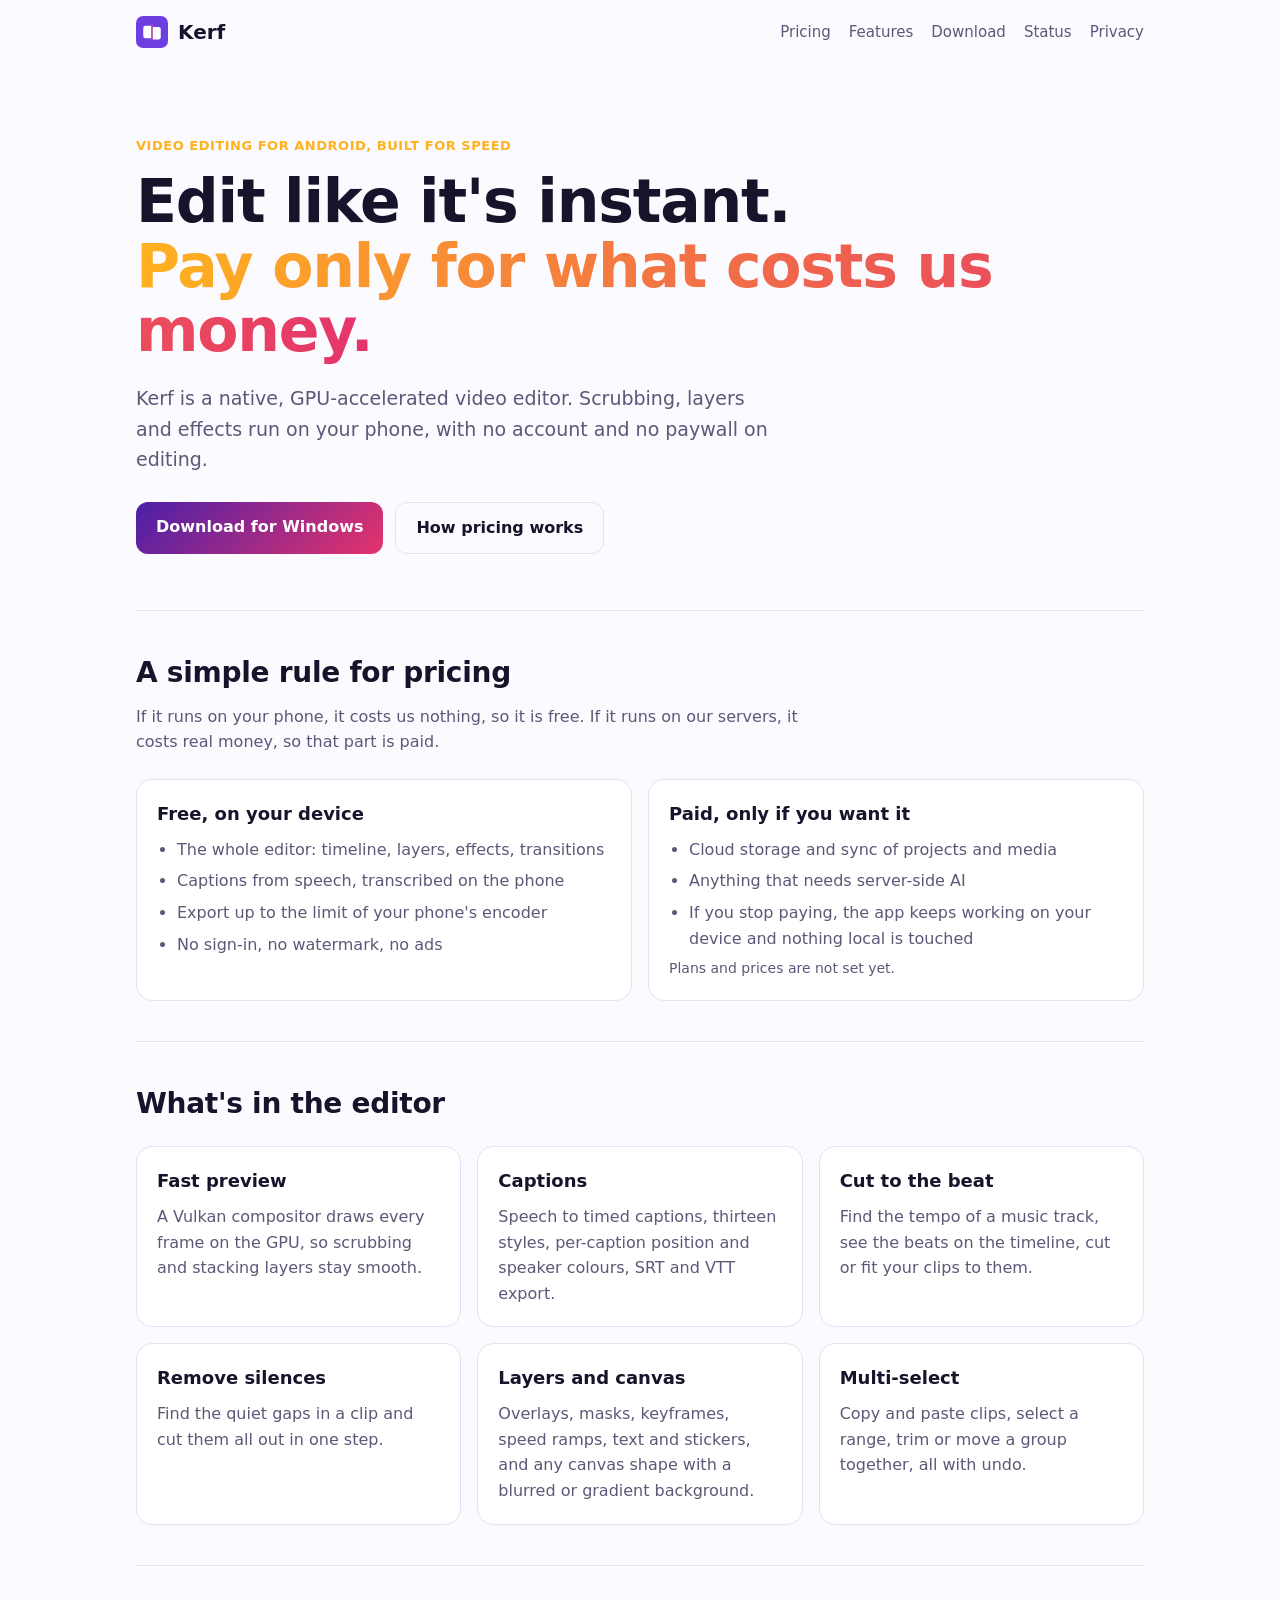
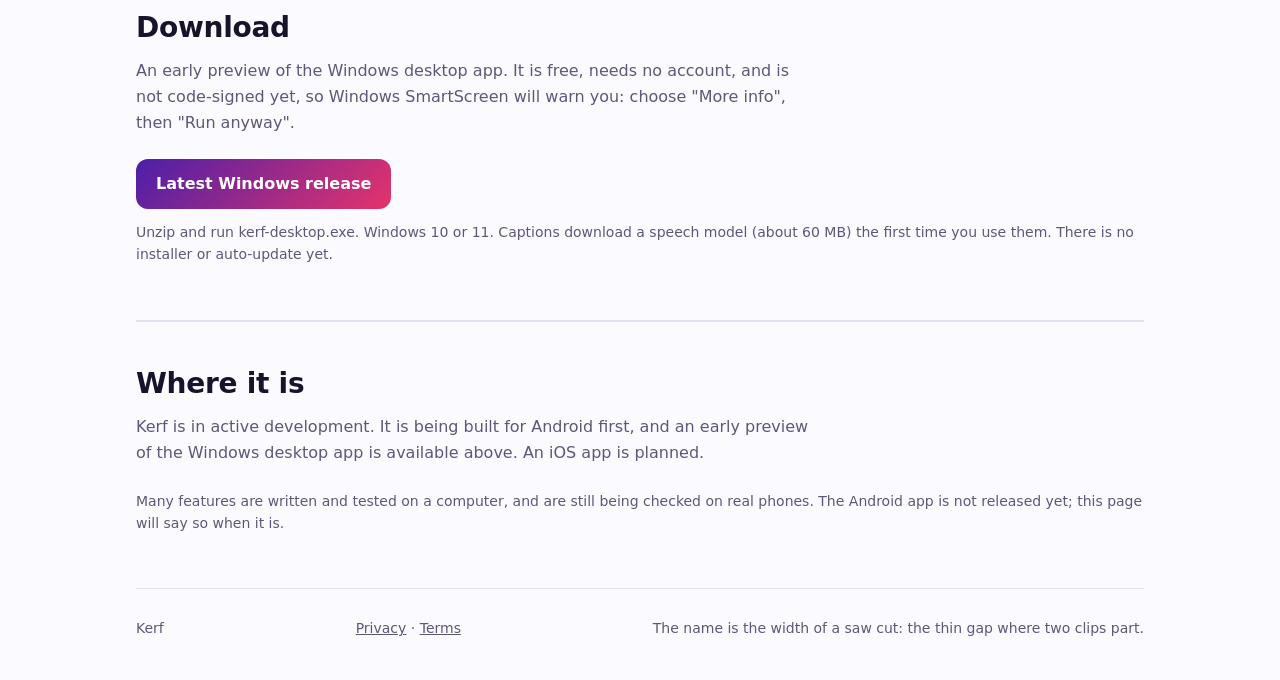
==== site/index.html @ 68473554 "Kerf site and Pages workflow Co-Authored-By: Claude Sonnet 5.5 <noreply@anthropic.com>" ====
<!doctype html>
<html lang="en">
<head>
<meta charset="utf-8">
<meta name="viewport" content="width=device-width, initial-scale=1">
<title>Kerf – a fast, free video editor for your phone</title>
<meta name="description" content="Kerf is a GPU-accelerated mobile video editor. Editing runs on your device and stays free. You only pay for the things that cost money to run: cloud storage and AI.">
<link rel="icon" href="kerf-icon.svg" type="image/svg+xml">
<link rel="stylesheet" href="style.css">
</head>
<body>
<header class="top">
  <a class="brand" href="#"><img src="kerf-icon.svg" alt="" width="32" height="32"><span>Kerf</span></a>
  <nav>
    <a href="#price">Pricing</a>
    <a href="#features">Features</a>
    <a href="#download">Download</a>
    <a href="#status">Status</a>
    <a href="privacy.html">Privacy</a>
  </nav>
</header>

<main>
  <section class="hero">
    <p class="eyebrow">Video editing for Android, built for speed</p>
    <h1>Edit like it's instant.<br><span class="grad">Pay only for what costs us money.</span></h1>
    <p class="lead">Kerf is a native, GPU-accelerated video editor. Scrubbing, layers and effects run on your phone, with no account and no paywall on editing.</p>
    <p class="cta"><a class="btn" href="#download">Download for Windows</a><a class="btn ghost" href="#price">How pricing works</a></p>
  </section>

  <section id="price" class="band">
    <h2>A simple rule for pricing</h2>
    <p class="sub">If it runs on your phone, it costs us nothing, so it is free. If it runs on our servers, it costs real money, so that part is paid.</p>
    <div class="two">
      <article class="card">
        <h3>Free, on your device</h3>
        <ul>
          <li>The whole editor: timeline, layers, effects, transitions</li>
          <li>Captions from speech, transcribed on the phone</li>
          <li>Export up to the limit of your phone's encoder</li>
          <li>No sign-in, no watermark, no ads</li>
        </ul>
      </article>
      <article class="card">
        <h3>Paid, only if you want it</h3>
        <ul>
          <li>Cloud storage and sync of projects and media</li>
          <li>Anything that needs server-side AI</li>
          <li>If you stop paying, the app keeps working on your device and nothing local is touched</li>
        </ul>
        <p class="note">Plans and prices are not set yet.</p>
      </article>
    </div>
  </section>

  <section id="features">
    <h2>What's in the editor</h2>
    <div class="grid">
      <article class="card"><h3>Fast preview</h3><p>A Vulkan compositor draws every frame on the GPU, so scrubbing and stacking layers stay smooth.</p></article>
      <article class="card"><h3>Captions</h3><p>Speech to timed captions, thirteen styles, per-caption position and speaker colours, SRT and VTT export.</p></article>
      <article class="card"><h3>Cut to the beat</h3><p>Find the tempo of a music track, see the beats on the timeline, cut or fit your clips to them.</p></article>
      <article class="card"><h3>Remove silences</h3><p>Find the quiet gaps in a clip and cut them all out in one step.</p></article>
      <article class="card"><h3>Layers and canvas</h3><p>Overlays, masks, keyframes, speed ramps, text and stickers, and any canvas shape with a blurred or gradient background.</p></article>
      <article class="card"><h3>Multi-select</h3><p>Copy and paste clips, select a range, trim or move a group together, all with undo.</p></article>
    </div>
  </section>

  <section id="download" class="band">
    <h2>Download</h2>
    <p class="sub">An early preview of the Windows desktop app. It is free, needs no account, and is not code-signed yet, so Windows SmartScreen will warn you: choose "More info", then "Run anyway".</p>
    <p class="cta"><a class="btn" href="https://github.com/ryan0007/kerf/releases/latest">Latest Windows release</a></p>
    <p class="note">Unzip and run kerf-desktop.exe. Windows 10 or 11. Captions download a speech model (about 60 MB) the first time you use them. There is no installer or auto-update yet.</p>
  </section>

  <section id="status" class="band">
    <h2>Where it is</h2>
    <p class="sub">Kerf is in active development. It is being built for Android first, and an early preview of the Windows desktop app is available above. An iOS app is planned.</p>
    <p class="note">Many features are written and tested on a computer, and are still being checked on real phones. The Android app is not released yet; this page will say so when it is.</p>
  </section>
</main>

<footer>
  <span>Kerf</span>
  <span><a href="privacy.html">Privacy</a> · <a href="terms.html">Terms</a></span>
  <span>The name is the width of a saw cut: the thin gap where two clips part.</span>
</footer>
</body>
</html>
---- site/style.css ----
:root {
  --bg: #0f1014;
  --panel: #171a21;
  --line: #272b34;
  --fg: #eef0f6;
  --muted: #9097a6;
  --a: #4b1fa8;
  --b: #e5336b;
  --c: #ffb21f;
  color-scheme: dark;
}
@media (prefers-color-scheme: light) {
  :root { --bg: #fbfaff; --panel: #ffffff; --line: #e4e1f2; --fg: #17132b; --muted: #5c5877; color-scheme: light; }
}
* { box-sizing: border-box; }
body { margin: 0; background: var(--bg); color: var(--fg); font: 16px/1.6 system-ui, -apple-system, "Segoe UI", Roboto, sans-serif; }
a { color: inherit; }
.top, main, footer { max-width: 1040px; margin: 0 auto; padding-left: 16px; padding-right: 16px; }
.top { display: flex; flex-wrap: wrap; gap: 8px 16px; align-items: center; justify-content: space-between; padding-top: 16px; padding-bottom: 16px; }
.brand { display: flex; align-items: center; gap: 10px; font-weight: 700; font-size: 20px; text-decoration: none; }
nav { display: flex; flex-wrap: wrap; gap: 6px 18px; }
nav a { color: var(--muted); text-decoration: none; font-size: 15px; }
nav a:hover { color: var(--fg); }
.hero { padding: 72px 0 56px; }
.eyebrow { color: var(--c); font-weight: 600; letter-spacing: .04em; text-transform: uppercase; font-size: 13px; margin: 0 0 12px; }
h1 { font-size: clamp(34px, 7vw, 60px); line-height: 1.08; margin: 0 0 20px; letter-spacing: -0.02em; }
.grad { background: linear-gradient(90deg, var(--c), var(--b)); -webkit-background-clip: text; background-clip: text; color: transparent; }
.lead { font-size: 19px; color: var(--muted); max-width: 640px; margin: 0 0 28px; }
.cta { display: flex; gap: 12px; flex-wrap: wrap; margin: 0; }
.btn { display: inline-block; padding: 12px 20px; border-radius: 12px; background: linear-gradient(135deg, var(--a), var(--b)); color: #fff; text-decoration: none; font-weight: 600; }
.btn.ghost { background: transparent; border: 1px solid var(--line); color: var(--fg); }
section { padding: 40px 0; }
.band { border-top: 1px solid var(--line); border-bottom: 1px solid var(--line); }
h2 { font-size: 28px; margin: 0 0 8px; letter-spacing: -0.01em; }
.sub { color: var(--muted); max-width: 680px; margin: 0 0 24px; }
.two, .grid { display: grid; gap: 16px; }
.two { grid-template-columns: repeat(auto-fit, minmax(280px, 1fr)); }
.grid { grid-template-columns: repeat(auto-fit, minmax(260px, 1fr)); margin-top: 20px; }
.card { background: var(--panel); border: 1px solid var(--line); border-radius: 16px; padding: 20px; }
.card h3 { margin: 0 0 8px; font-size: 18px; }
.card p { margin: 0; color: var(--muted); }
.card ul { margin: 0; padding-left: 20px; color: var(--muted); }
.card li { margin: 6px 0; }
.note { color: var(--muted); font-size: 14px; margin-top: 12px; }
footer { display: flex; flex-wrap: wrap; justify-content: space-between; gap: 8px; padding-top: 28px; padding-bottom: 40px; color: var(--muted); font-size: 14px; }
.doc { padding-top: 40px; padding-bottom: 40px; max-width: 720px; }
.doc h1 { font-size: clamp(30px, 6vw, 42px); }
.doc h2 { font-size: 20px; margin: 28px 0 8px; }
.doc p, .doc li { color: var(--muted); }
.doc strong { color: var(--fg); }
.doc .lead { font-size: 17px; color: var(--fg); }
.meta { color: var(--muted); font-size: 14px; margin: 0 0 20px; }
footer a { color: var(--muted); }
body { overflow-wrap: anywhere; }
footer { flex-direction: column; }
@media (min-width: 640px) { footer { flex-direction: row; } }
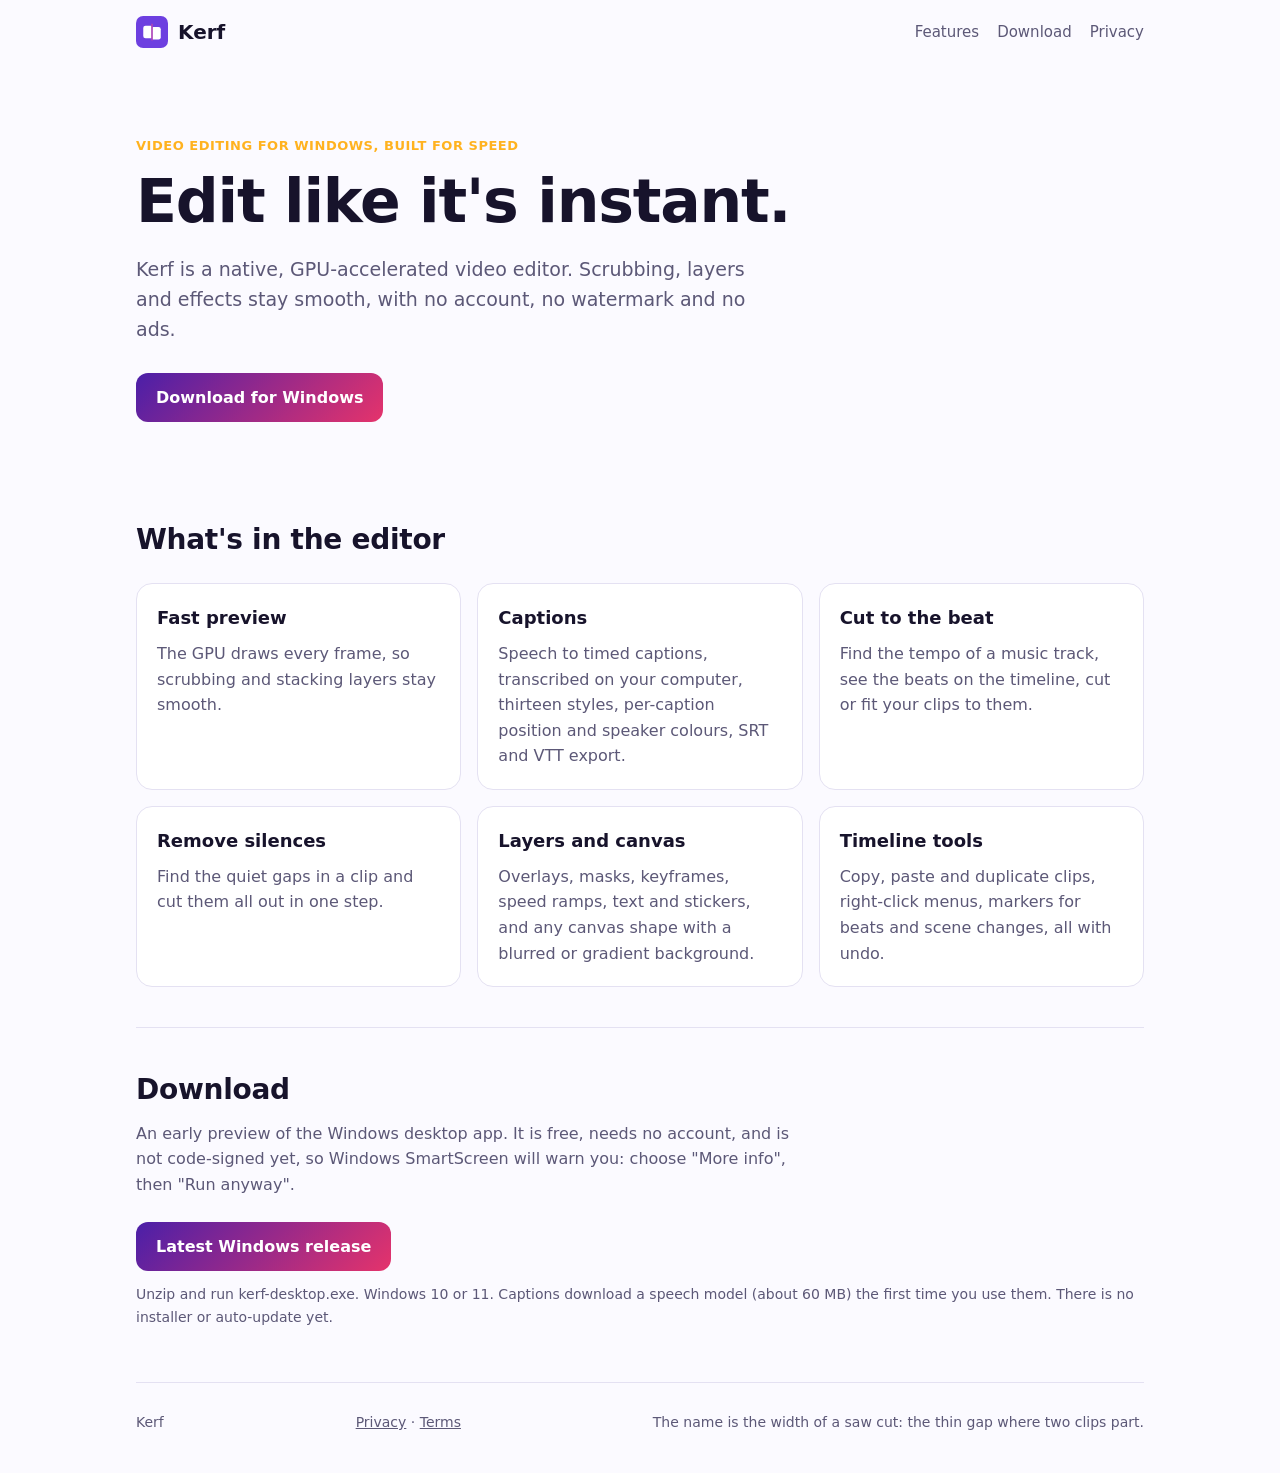
==== commit e971f720: "Site: desktop-only, remove pricing and payment references Co-Authored-By: Claude Sonnet 5.5 <noreply" ====
--- a/site/index.html
+++ b/site/index.html
@@ -3,8 +3,8 @@
 <head>
 <meta charset="utf-8">
 <meta name="viewport" content="width=device-width, initial-scale=1">
-<title>Kerf – a fast, free video editor for your phone</title>
-<meta name="description" content="Kerf is a GPU-accelerated mobile video editor. Editing runs on your device and stays free. You only pay for the things that cost money to run: cloud storage and AI.">
+<title>Kerf – a fast, free video editor for Windows</title>
+<meta name="description" content="Kerf is a fast, GPU-accelerated video editor for Windows. Free, no account, and your footage stays on your computer.">
 <link rel="icon" href="kerf-icon.svg" type="image/svg+xml">
 <link rel="stylesheet" href="style.css">
 </head>
@@ -12,56 +12,29 @@
 <header class="top">
   <a class="brand" href="#"><img src="kerf-icon.svg" alt="" width="32" height="32"><span>Kerf</span></a>
   <nav>
-    <a href="#price">Pricing</a>
     <a href="#features">Features</a>
     <a href="#download">Download</a>
-    <a href="#status">Status</a>
     <a href="privacy.html">Privacy</a>
   </nav>
 </header>
 
 <main>
   <section class="hero">
-    <p class="eyebrow">Video editing for Android, built for speed</p>
-    <h1>Edit like it's instant.<br><span class="grad">Pay only for what costs us money.</span></h1>
-    <p class="lead">Kerf is a native, GPU-accelerated video editor. Scrubbing, layers and effects run on your phone, with no account and no paywall on editing.</p>
-    <p class="cta"><a class="btn" href="#download">Download for Windows</a><a class="btn ghost" href="#price">How pricing works</a></p>
-  </section>
-
-  <section id="price" class="band">
-    <h2>A simple rule for pricing</h2>
-    <p class="sub">If it runs on your phone, it costs us nothing, so it is free. If it runs on our servers, it costs real money, so that part is paid.</p>
-    <div class="two">
-      <article class="card">
-        <h3>Free, on your device</h3>
-        <ul>
-          <li>The whole editor: timeline, layers, effects, transitions</li>
-          <li>Captions from speech, transcribed on the phone</li>
-          <li>Export up to the limit of your phone's encoder</li>
-          <li>No sign-in, no watermark, no ads</li>
-        </ul>
-      </article>
-      <article class="card">
-        <h3>Paid, only if you want it</h3>
-        <ul>
-          <li>Cloud storage and sync of projects and media</li>
-          <li>Anything that needs server-side AI</li>
-          <li>If you stop paying, the app keeps working on your device and nothing local is touched</li>
-        </ul>
-        <p class="note">Plans and prices are not set yet.</p>
-      </article>
-    </div>
+    <p class="eyebrow">Video editing for Windows, built for speed</p>
+    <h1>Edit like it's instant.</h1>
+    <p class="lead">Kerf is a native, GPU-accelerated video editor. Scrubbing, layers and effects stay smooth, with no account, no watermark and no ads.</p>
+    <p class="cta"><a class="btn" href="#download">Download for Windows</a></p>
   </section>
 
   <section id="features">
     <h2>What's in the editor</h2>
     <div class="grid">
-      <article class="card"><h3>Fast preview</h3><p>A Vulkan compositor draws every frame on the GPU, so scrubbing and stacking layers stay smooth.</p></article>
-      <article class="card"><h3>Captions</h3><p>Speech to timed captions, thirteen styles, per-caption position and speaker colours, SRT and VTT export.</p></article>
+      <article class="card"><h3>Fast preview</h3><p>The GPU draws every frame, so scrubbing and stacking layers stay smooth.</p></article>
+      <article class="card"><h3>Captions</h3><p>Speech to timed captions, transcribed on your computer, thirteen styles, per-caption position and speaker colours, SRT and VTT export.</p></article>
       <article class="card"><h3>Cut to the beat</h3><p>Find the tempo of a music track, see the beats on the timeline, cut or fit your clips to them.</p></article>
       <article class="card"><h3>Remove silences</h3><p>Find the quiet gaps in a clip and cut them all out in one step.</p></article>
       <article class="card"><h3>Layers and canvas</h3><p>Overlays, masks, keyframes, speed ramps, text and stickers, and any canvas shape with a blurred or gradient background.</p></article>
-      <article class="card"><h3>Multi-select</h3><p>Copy and paste clips, select a range, trim or move a group together, all with undo.</p></article>
+      <article class="card"><h3>Timeline tools</h3><p>Copy, paste and duplicate clips, right-click menus, markers for beats and scene changes, all with undo.</p></article>
     </div>
   </section>
 
@@ -72,11 +45,6 @@
     <p class="note">Unzip and run kerf-desktop.exe. Windows 10 or 11. Captions download a speech model (about 60 MB) the first time you use them. There is no installer or auto-update yet.</p>
   </section>
 
-  <section id="status" class="band">
-    <h2>Where it is</h2>
-    <p class="sub">Kerf is in active development. It is being built for Android first, and an early preview of the Windows desktop app is available above. An iOS app is planned.</p>
-    <p class="note">Many features are written and tested on a computer, and are still being checked on real phones. The Android app is not released yet; this page will say so when it is.</p>
-  </section>
 </main>
 
 <footer>
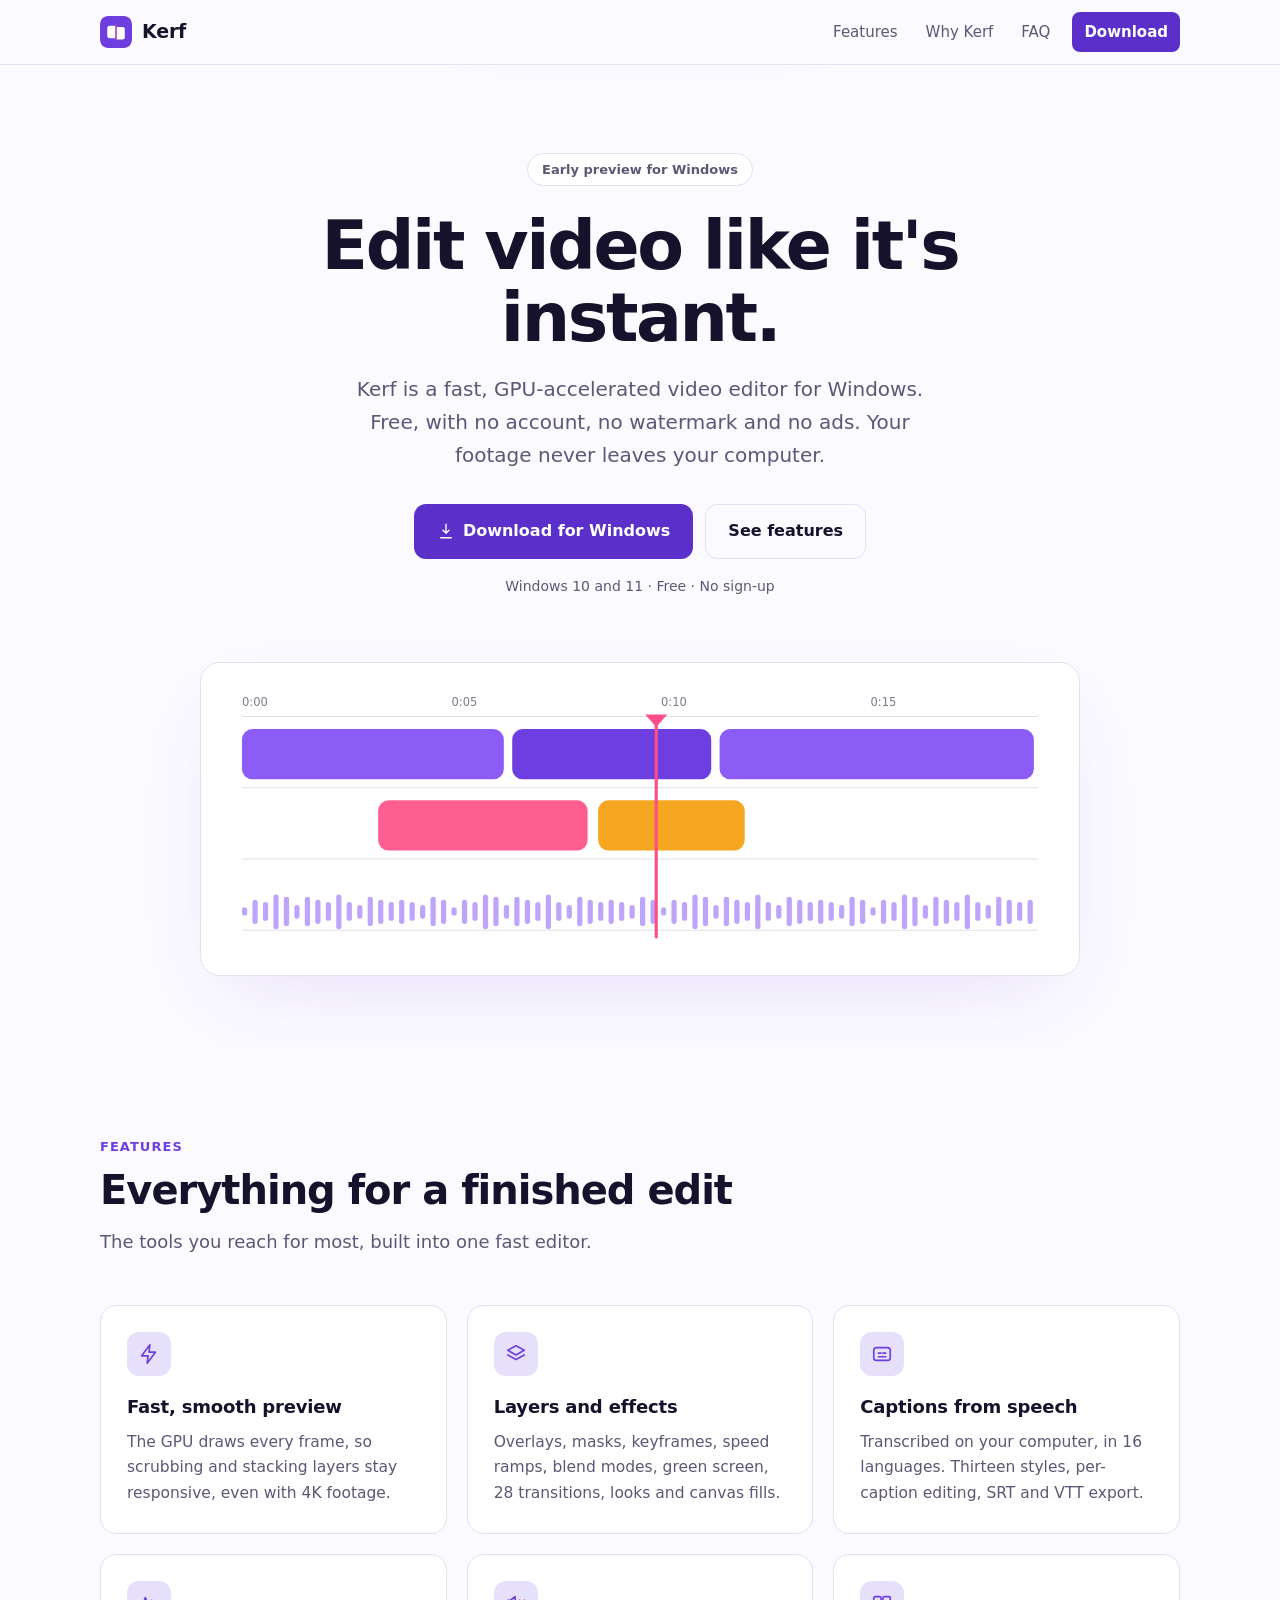
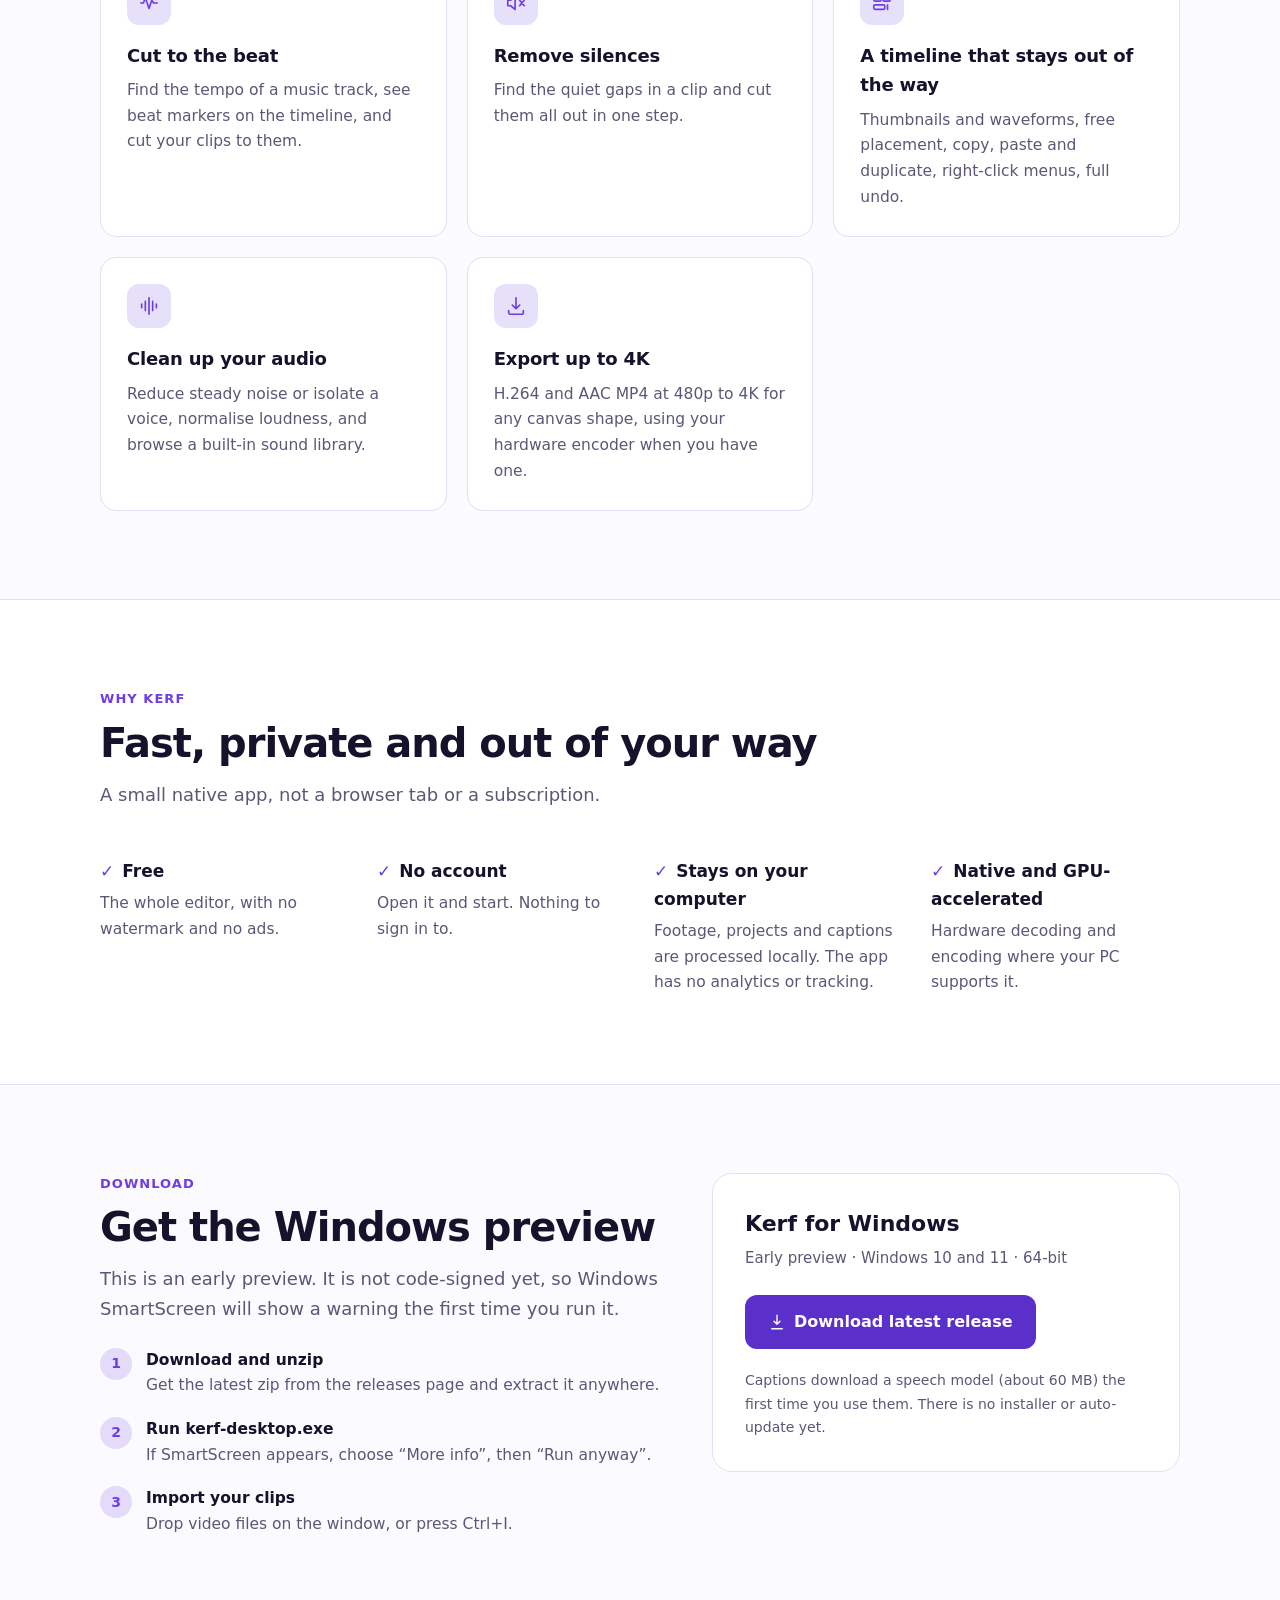
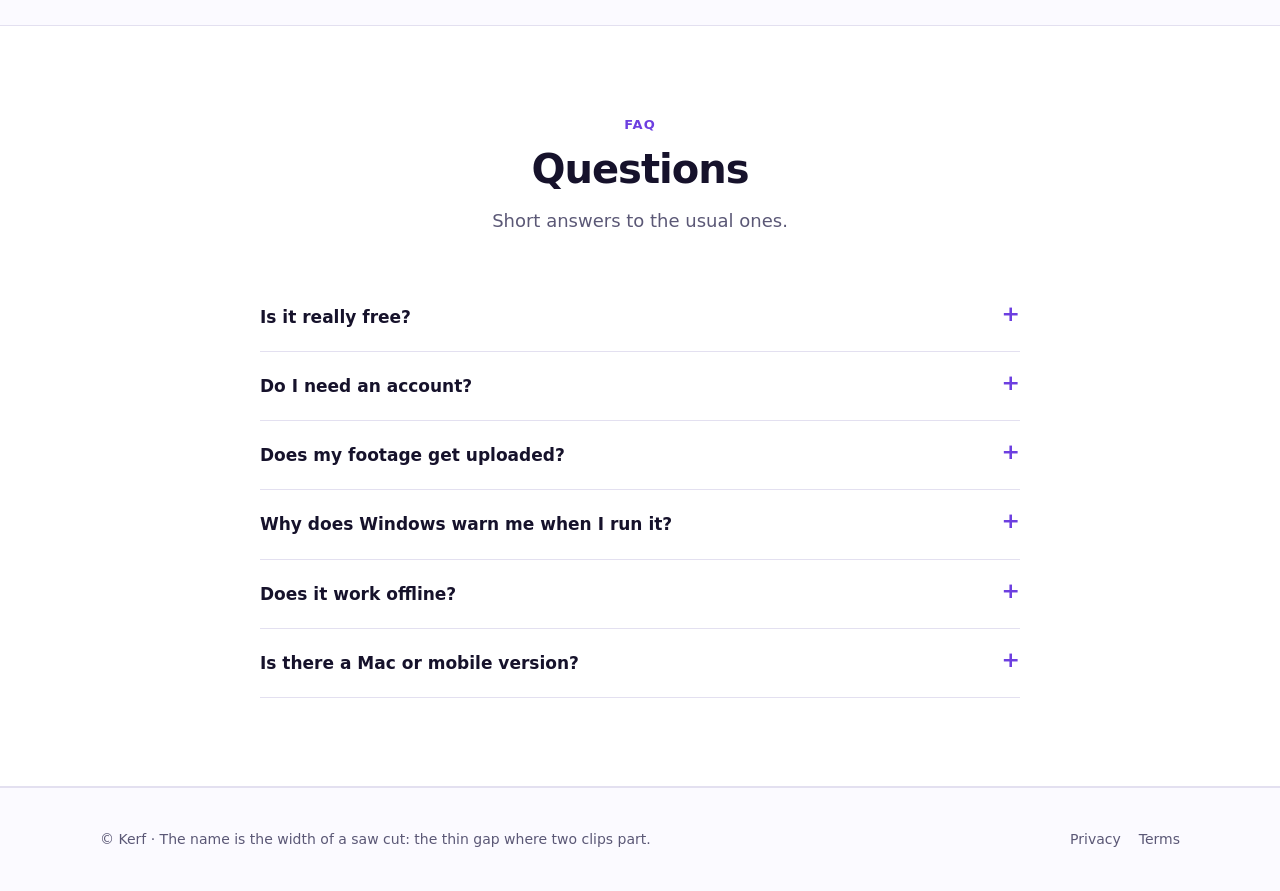
==== commit aea283ad: "Redesign site: hero, feature grid, download steps, FAQ, shared header and footer Co-Authored-By: Cla" ====
--- a/site/index.html
+++ b/site/index.html
@@ -9,48 +9,107 @@
 <link rel="stylesheet" href="style.css">
 </head>
 <body>
+<a class="skip" href="#main">Skip to content</a>
 <header class="top">
-  <a class="brand" href="#"><img src="kerf-icon.svg" alt="" width="32" height="32"><span>Kerf</span></a>
-  <nav>
-    <a href="#features">Features</a>
-    <a href="#download">Download</a>
-    <a href="privacy.html">Privacy</a>
-  </nav>
+  <div class="wrap">
+    <a class="brand" href="#"><img src="kerf-icon.svg" alt="" width="32" height="32"><span>Kerf</span></a>
+    <nav aria-label="Main">
+      <a href="#features">Features</a>
+      <a href="#why">Why Kerf</a>
+      <a href="#faq">FAQ</a>
+      <a class="nav-cta" href="#download">Download</a>
+    </nav>
+  </div>
 </header>
 
-<main>
+<main id="main">
   <section class="hero">
-    <p class="eyebrow">Video editing for Windows, built for speed</p>
-    <h1>Edit like it's instant.</h1>
-    <p class="lead">Kerf is a native, GPU-accelerated video editor. Scrubbing, layers and effects stay smooth, with no account, no watermark and no ads.</p>
-    <p class="cta"><a class="btn" href="#download">Download for Windows</a></p>
+    <div class="wrap">
+      <p class="pill">Early preview for Windows</p>
+      <h1>Edit video like it's instant.</h1>
+      <p class="lead">Kerf is a fast, GPU-accelerated video editor for Windows. Free, with no account, no watermark and no ads. Your footage never leaves your computer.</p>
+      <p class="cta">
+        <a class="btn" href="#download"><svg viewBox="0 0 24 24" fill="none" stroke="currentColor" stroke-width="1.8" stroke-linecap="round" stroke-linejoin="round" aria-hidden="true"><path d="M12 3v12m0 0-4-4m4 4 4-4M5 21h14"/></svg>Download for Windows</a>
+        <a class="btn ghost" href="#features">See features</a>
+      </p>
+      <p class="fine">Windows 10 and 11 · Free · No sign-up</p>
+      <div class="art"><svg viewBox="0 0 800 260" role="img" aria-label="Illustration of a video timeline with clips and a playhead" xmlns="http://www.w3.org/2000/svg"><g font-family="system-ui,Segoe UI,sans-serif" font-size="11" fill="currentColor" opacity=".55"><text x="20" y="22">0:00</text><text x="220" y="22">0:05</text><text x="420" y="22">0:10</text><text x="620" y="22">0:15</text></g><g stroke="currentColor" opacity=".12"><path d="M20 32h760M20 100h760M20 168h760M20 236h760"/></g><rect x="20" y="44" width="250" height="48" rx="10" fill="#8b5cf6"/><rect x="278" y="44" width="190" height="48" rx="10" fill="#6d3fe0"/><rect x="476" y="44" width="300" height="48" rx="10" fill="#8b5cf6"/><rect x="150" y="112" width="200" height="48" rx="10" fill="#ff4d85" opacity=".9"/><rect x="360" y="112" width="140" height="48" rx="10" fill="#f59e0b" opacity=".9"/><g fill="#8b5cf6" opacity=".55"><rect x="20" y="214" width="5" height="8" rx="2.5"/><rect x="30" y="207" width="5" height="23" rx="2.5"/><rect x="40" y="209" width="5" height="18" rx="2.5"/><rect x="50" y="202" width="5" height="33" rx="2.5"/><rect x="60" y="204" width="5" height="28" rx="2.5"/><rect x="70" y="212" width="5" height="13" rx="2.5"/><rect x="80" y="204" width="5" height="28" rx="2.5"/><rect x="90" y="207" width="5" height="23" rx="2.5"/><rect x="100" y="209" width="5" height="18" rx="2.5"/><rect x="110" y="202" width="5" height="33" rx="2.5"/><rect x="120" y="209" width="5" height="18" rx="2.5"/><rect x="130" y="212" width="5" height="13" rx="2.5"/><rect x="140" y="204" width="5" height="28" rx="2.5"/><rect x="150" y="207" width="5" height="23" rx="2.5"/><rect x="160" y="209" width="5" height="18" rx="2.5"/><rect x="170" y="207" width="5" height="23" rx="2.5"/><rect x="180" y="209" width="5" height="18" rx="2.5"/><rect x="190" y="212" width="5" height="13" rx="2.5"/><rect x="200" y="204" width="5" height="28" rx="2.5"/><rect x="210" y="207" width="5" height="23" rx="2.5"/><rect x="220" y="214" width="5" height="8" rx="2.5"/><rect x="230" y="207" width="5" height="23" rx="2.5"/><rect x="240" y="209" width="5" height="18" rx="2.5"/><rect x="250" y="202" width="5" height="33" rx="2.5"/><rect x="260" y="204" width="5" height="28" rx="2.5"/><rect x="270" y="212" width="5" height="13" rx="2.5"/><rect x="280" y="204" width="5" height="28" rx="2.5"/><rect x="290" y="207" width="5" height="23" rx="2.5"/><rect x="300" y="209" width="5" height="18" rx="2.5"/><rect x="310" y="202" width="5" height="33" rx="2.5"/><rect x="320" y="209" width="5" height="18" rx="2.5"/><rect x="330" y="212" width="5" height="13" rx="2.5"/><rect x="340" y="204" width="5" height="28" rx="2.5"/><rect x="350" y="207" width="5" height="23" rx="2.5"/><rect x="360" y="209" width="5" height="18" rx="2.5"/><rect x="370" y="207" width="5" height="23" rx="2.5"/><rect x="380" y="209" width="5" height="18" rx="2.5"/><rect x="390" y="212" width="5" height="13" rx="2.5"/><rect x="400" y="204" width="5" height="28" rx="2.5"/><rect x="410" y="207" width="5" height="23" rx="2.5"/><rect x="420" y="214" width="5" height="8" rx="2.5"/><rect x="430" y="207" width="5" height="23" rx="2.5"/><rect x="440" y="209" width="5" height="18" rx="2.5"/><rect x="450" y="202" width="5" height="33" rx="2.5"/><rect x="460" y="204" width="5" height="28" rx="2.5"/><rect x="470" y="212" width="5" height="13" rx="2.5"/><rect x="480" y="204" width="5" height="28" rx="2.5"/><rect x="490" y="207" width="5" height="23" rx="2.5"/><rect x="500" y="209" width="5" height="18" rx="2.5"/><rect x="510" y="202" width="5" height="33" rx="2.5"/><rect x="520" y="209" width="5" height="18" rx="2.5"/><rect x="530" y="212" width="5" height="13" rx="2.5"/><rect x="540" y="204" width="5" height="28" rx="2.5"/><rect x="550" y="207" width="5" height="23" rx="2.5"/><rect x="560" y="209" width="5" height="18" rx="2.5"/><rect x="570" y="207" width="5" height="23" rx="2.5"/><rect x="580" y="209" width="5" height="18" rx="2.5"/><rect x="590" y="212" width="5" height="13" rx="2.5"/><rect x="600" y="204" width="5" height="28" rx="2.5"/><rect x="610" y="207" width="5" height="23" rx="2.5"/><rect x="620" y="214" width="5" height="8" rx="2.5"/><rect x="630" y="207" width="5" height="23" rx="2.5"/><rect x="640" y="209" width="5" height="18" rx="2.5"/><rect x="650" y="202" width="5" height="33" rx="2.5"/><rect x="660" y="204" width="5" height="28" rx="2.5"/><rect x="670" y="212" width="5" height="13" rx="2.5"/><rect x="680" y="204" width="5" height="28" rx="2.5"/><rect x="690" y="207" width="5" height="23" rx="2.5"/><rect x="700" y="209" width="5" height="18" rx="2.5"/><rect x="710" y="202" width="5" height="33" rx="2.5"/><rect x="720" y="209" width="5" height="18" rx="2.5"/><rect x="730" y="212" width="5" height="13" rx="2.5"/><rect x="740" y="204" width="5" height="28" rx="2.5"/><rect x="750" y="207" width="5" height="23" rx="2.5"/><rect x="760" y="209" width="5" height="18" rx="2.5"/><rect x="770" y="207" width="5" height="23" rx="2.5"/></g><rect x="414" y="30" width="3" height="214" rx="1.5" fill="#ff4d85"/><path d="M405 30h21l-10.5 12z" fill="#ff4d85"/></svg></div>
+    </div>
   </section>
 
   <section id="features">
-    <h2>What's in the editor</h2>
-    <div class="grid">
-      <article class="card"><h3>Fast preview</h3><p>The GPU draws every frame, so scrubbing and stacking layers stay smooth.</p></article>
-      <article class="card"><h3>Captions</h3><p>Speech to timed captions, transcribed on your computer, thirteen styles, per-caption position and speaker colours, SRT and VTT export.</p></article>
-      <article class="card"><h3>Cut to the beat</h3><p>Find the tempo of a music track, see the beats on the timeline, cut or fit your clips to them.</p></article>
-      <article class="card"><h3>Remove silences</h3><p>Find the quiet gaps in a clip and cut them all out in one step.</p></article>
-      <article class="card"><h3>Layers and canvas</h3><p>Overlays, masks, keyframes, speed ramps, text and stickers, and any canvas shape with a blurred or gradient background.</p></article>
-      <article class="card"><h3>Timeline tools</h3><p>Copy, paste and duplicate clips, right-click menus, markers for beats and scene changes, all with undo.</p></article>
+    <div class="wrap">
+      <p class="eyebrow">Features</p>
+      <h2>Everything for a finished edit</h2>
+      <p class="sub">The tools you reach for most, built into one fast editor.</p>
+      <div class="grid">
+      <article class="card"><div class="icon"><svg viewBox="0 0 24 24" fill="none" stroke="currentColor" stroke-width="1.8" stroke-linecap="round" stroke-linejoin="round" aria-hidden="true"><path d="M13 2 4 14h7l-1 8 9-12h-7z"/></svg></div><h3>Fast, smooth preview</h3><p>The GPU draws every frame, so scrubbing and stacking layers stay responsive, even with 4K footage.</p></article>
+      <article class="card"><div class="icon"><svg viewBox="0 0 24 24" fill="none" stroke="currentColor" stroke-width="1.8" stroke-linecap="round" stroke-linejoin="round" aria-hidden="true"><path d="m12 3 9 5-9 5-9-5zM3 13l9 5 9-5"/></svg></div><h3>Layers and effects</h3><p>Overlays, masks, keyframes, speed ramps, blend modes, green screen, 28 transitions, looks and canvas fills.</p></article>
+      <article class="card"><div class="icon"><svg viewBox="0 0 24 24" fill="none" stroke="currentColor" stroke-width="1.8" stroke-linecap="round" stroke-linejoin="round" aria-hidden="true"><rect x="3" y="5" width="18" height="14" rx="3"/><path d="M8 11h3M13 11h3M8 15h8"/></svg></div><h3>Captions from speech</h3><p>Transcribed on your computer, in 16 languages. Thirteen styles, per-caption editing, SRT and VTT export.</p></article>
+      <article class="card"><div class="icon"><svg viewBox="0 0 24 24" fill="none" stroke="currentColor" stroke-width="1.8" stroke-linecap="round" stroke-linejoin="round" aria-hidden="true"><path d="M3 12h3l2-6 4 12 3-9 2 3h4"/></svg></div><h3>Cut to the beat</h3><p>Find the tempo of a music track, see beat markers on the timeline, and cut your clips to them.</p></article>
+      <article class="card"><div class="icon"><svg viewBox="0 0 24 24" fill="none" stroke="currentColor" stroke-width="1.8" stroke-linecap="round" stroke-linejoin="round" aria-hidden="true"><path d="M11 5 6 9H3v6h3l5 4zM16 9l5 6M21 9l-5 6"/></svg></div><h3>Remove silences</h3><p>Find the quiet gaps in a clip and cut them all out in one step.</p></article>
+      <article class="card"><div class="icon"><svg viewBox="0 0 24 24" fill="none" stroke="currentColor" stroke-width="1.8" stroke-linecap="round" stroke-linejoin="round" aria-hidden="true"><rect x="3" y="5" width="8" height="5" rx="1.5"/><rect x="13" y="5" width="8" height="5" rx="1.5"/><rect x="3" y="14" width="12" height="5" rx="1.5"/><path d="M18 14v5"/></svg></div><h3>A timeline that stays out of the way</h3><p>Thumbnails and waveforms, free placement, copy, paste and duplicate, right-click menus, full undo.</p></article>
+      <article class="card"><div class="icon"><svg viewBox="0 0 24 24" fill="none" stroke="currentColor" stroke-width="1.8" stroke-linecap="round" stroke-linejoin="round" aria-hidden="true"><path d="M12 3v18M8 7v10M4 10v4M16 7v10M20 10v4"/></svg></div><h3>Clean up your audio</h3><p>Reduce steady noise or isolate a voice, normalise loudness, and browse a built-in sound library.</p></article>
+      <article class="card"><div class="icon"><svg viewBox="0 0 24 24" fill="none" stroke="currentColor" stroke-width="1.8" stroke-linecap="round" stroke-linejoin="round" aria-hidden="true"><path d="M12 3v12m0 0-4-4m4 4 4-4M4 17v2a2 2 0 0 0 2 2h12a2 2 0 0 0 2-2v-2"/></svg></div><h3>Export up to 4K</h3><p>H.264 and AAC MP4 at 480p to 4K for any canvas shape, using your hardware encoder when you have one.</p></article>
+      </div>
     </div>
   </section>
 
-  <section id="download" class="band">
-    <h2>Download</h2>
-    <p class="sub">An early preview of the Windows desktop app. It is free, needs no account, and is not code-signed yet, so Windows SmartScreen will warn you: choose "More info", then "Run anyway".</p>
-    <p class="cta"><a class="btn" href="https://github.com/ryan0007/kerf/releases/latest">Latest Windows release</a></p>
-    <p class="note">Unzip and run kerf-desktop.exe. Windows 10 or 11. Captions download a speech model (about 60 MB) the first time you use them. There is no installer or auto-update yet.</p>
+  <section id="why" class="alt">
+    <div class="wrap">
+      <p class="eyebrow">Why Kerf</p>
+      <h2>Fast, private and out of your way</h2>
+      <p class="sub">A small native app, not a browser tab or a subscription.</p>
+      <div class="facts">
+        <div class="fact"><h3><span class="tick" aria-hidden="true">✓</span>Free</h3><p>The whole editor, with no watermark and no ads.</p></div>
+        <div class="fact"><h3><span class="tick" aria-hidden="true">✓</span>No account</h3><p>Open it and start. Nothing to sign in to.</p></div>
+        <div class="fact"><h3><span class="tick" aria-hidden="true">✓</span>Stays on your computer</h3><p>Footage, projects and captions are processed locally. The app has no analytics or tracking.</p></div>
+        <div class="fact"><h3><span class="tick" aria-hidden="true">✓</span>Native and GPU-accelerated</h3><p>Hardware decoding and encoding where your PC supports it.</p></div>
+      </div>
+    </div>
   </section>
 
+  <section id="download">
+    <div class="wrap dl">
+      <div>
+        <p class="eyebrow">Download</p>
+        <h2>Get the Windows preview</h2>
+        <p class="sub">This is an early preview. It is not code-signed yet, so Windows SmartScreen will show a warning the first time you run it.</p>
+        <ol class="steps">
+          <li><span><strong>Download and unzip</strong>Get the latest zip from the releases page and extract it anywhere.</span></li>
+          <li><span><strong>Run kerf-desktop.exe</strong>If SmartScreen appears, choose “More info”, then “Run anyway”.</span></li>
+          <li><span><strong>Import your clips</strong>Drop video files on the window, or press Ctrl+I.</span></li>
+        </ol>
+      </div>
+      <div class="dl-card">
+        <h3>Kerf for Windows</h3>
+        <p class="meta-line">Early preview · Windows 10 and 11 · 64-bit</p>
+        <p class="btn-row"><a class="btn" href="https://github.com/ryan0007/kerf/releases/latest"><svg viewBox="0 0 24 24" fill="none" stroke="currentColor" stroke-width="1.8" stroke-linecap="round" stroke-linejoin="round" aria-hidden="true"><path d="M12 3v12m0 0-4-4m4 4 4-4M5 21h14"/></svg>Download latest release</a></p>
+        <p class="fine">Captions download a speech model (about 60 MB) the first time you use them. There is no installer or auto-update yet.</p>
+      </div>
+    </div>
+  </section>
+
+  <section id="faq" class="alt">
+    <div class="wrap">
+      <div class="center"><p class="eyebrow">FAQ</p><h2>Questions</h2><p class="sub">Short answers to the usual ones.</p></div>
+      <div class="faq">
+        <details><summary>Is it really free?</summary><p>Yes. There is no charge, no watermark and no ads.</p></details>
+        <details><summary>Do I need an account?</summary><p>No. There is nothing to sign in to.</p></details>
+        <details><summary>Does my footage get uploaded?</summary><p>No. Editing, captions and export all happen on your computer. The only thing the app downloads is the speech model, the first time you use captions. See the <a href="privacy.html">privacy page</a>.</p></details>
+        <details><summary>Why does Windows warn me when I run it?</summary><p>The preview is not code-signed yet, so SmartScreen does not recognise it. Choose “More info”, then “Run anyway”.</p></details>
+        <details><summary>Does it work offline?</summary><p>Yes, once the caption model has been downloaded. Editing and export need no connection.</p></details>
+        <details><summary>Is there a Mac or mobile version?</summary><p>Not yet. This preview is Windows only.</p></details>
+      </div>
+    </div>
+  </section>
 </main>
 
 <footer>
-  <span>Kerf</span>
-  <span><a href="privacy.html">Privacy</a> · <a href="terms.html">Terms</a></span>
-  <span>The name is the width of a saw cut: the thin gap where two clips part.</span>
+  <div class="wrap">
+    <span>© Kerf · The name is the width of a saw cut: the thin gap where two clips part.</span>
+    <span class="links"><a href="privacy.html">Privacy</a><a href="terms.html">Terms</a></span>
+  </div>
 </footer>
 </body>
 </html>
--- a/site/style.css
+++ b/site/style.css
@@ -1,56 +1,128 @@
 :root {
-  --bg: #0f1014;
-  --panel: #171a21;
-  --line: #272b34;
-  --fg: #eef0f6;
-  --muted: #9097a6;
-  --a: #4b1fa8;
-  --b: #e5336b;
-  --c: #ffb21f;
+  --bg: #0c0b12;
+  --surface: #15141d;
+  --surface-2: #1c1b27;
+  --line: #2a2938;
+  --fg: #f4f3fa;
+  --muted: #a6a4b8;
+  --accent: #8b5cf6;
+  --accent-strong: #7c3aed;
+  --accent-fg: #ffffff;
+  --glow: rgba(139, 92, 246, .28);
+  --radius: 16px;
   color-scheme: dark;
 }
 @media (prefers-color-scheme: light) {
-  :root { --bg: #fbfaff; --panel: #ffffff; --line: #e4e1f2; --fg: #17132b; --muted: #5c5877; color-scheme: light; }
+  :root {
+    --bg: #fbfaff; --surface: #ffffff; --surface-2: #f3f1fb; --line: #e3e0f0;
+    --fg: #16122b; --muted: #5b5876; --accent: #6d3fe0; --accent-strong: #5b2fc9;
+    --glow: rgba(109, 63, 224, .16); color-scheme: light;
+  }
 }
-* { box-sizing: border-box; }
-body { margin: 0; background: var(--bg); color: var(--fg); font: 16px/1.6 system-ui, -apple-system, "Segoe UI", Roboto, sans-serif; }
+*, *::before, *::after { box-sizing: border-box; }
+html { scroll-behavior: smooth; scroll-padding-top: 76px; }
+@media (prefers-reduced-motion: reduce) { html { scroll-behavior: auto; } * { transition: none !important; } }
+body { margin: 0; background: var(--bg); color: var(--fg); font: 16px/1.65 system-ui, -apple-system, "Segoe UI", Roboto, sans-serif; overflow-wrap: break-word; -webkit-font-smoothing: antialiased; }
 a { color: inherit; }
-.top, main, footer { max-width: 1040px; margin: 0 auto; padding-left: 16px; padding-right: 16px; }
-.top { display: flex; flex-wrap: wrap; gap: 8px 16px; align-items: center; justify-content: space-between; padding-top: 16px; padding-bottom: 16px; }
-.brand { display: flex; align-items: center; gap: 10px; font-weight: 700; font-size: 20px; text-decoration: none; }
-nav { display: flex; flex-wrap: wrap; gap: 6px 18px; }
-nav a { color: var(--muted); text-decoration: none; font-size: 15px; }
-nav a:hover { color: var(--fg); }
-.hero { padding: 72px 0 56px; }
-.eyebrow { color: var(--c); font-weight: 600; letter-spacing: .04em; text-transform: uppercase; font-size: 13px; margin: 0 0 12px; }
-h1 { font-size: clamp(34px, 7vw, 60px); line-height: 1.08; margin: 0 0 20px; letter-spacing: -0.02em; }
-.grad { background: linear-gradient(90deg, var(--c), var(--b)); -webkit-background-clip: text; background-clip: text; color: transparent; }
-.lead { font-size: 19px; color: var(--muted); max-width: 640px; margin: 0 0 28px; }
-.cta { display: flex; gap: 12px; flex-wrap: wrap; margin: 0; }
-.btn { display: inline-block; padding: 12px 20px; border-radius: 12px; background: linear-gradient(135deg, var(--a), var(--b)); color: #fff; text-decoration: none; font-weight: 600; }
-.btn.ghost { background: transparent; border: 1px solid var(--line); color: var(--fg); }
-section { padding: 40px 0; }
-.band { border-top: 1px solid var(--line); border-bottom: 1px solid var(--line); }
-h2 { font-size: 28px; margin: 0 0 8px; letter-spacing: -0.01em; }
-.sub { color: var(--muted); max-width: 680px; margin: 0 0 24px; }
-.two, .grid { display: grid; gap: 16px; }
-.two { grid-template-columns: repeat(auto-fit, minmax(280px, 1fr)); }
-.grid { grid-template-columns: repeat(auto-fit, minmax(260px, 1fr)); margin-top: 20px; }
-.card { background: var(--panel); border: 1px solid var(--line); border-radius: 16px; padding: 20px; }
-.card h3 { margin: 0 0 8px; font-size: 18px; }
-.card p { margin: 0; color: var(--muted); }
-.card ul { margin: 0; padding-left: 20px; color: var(--muted); }
-.card li { margin: 6px 0; }
-.note { color: var(--muted); font-size: 14px; margin-top: 12px; }
-footer { display: flex; flex-wrap: wrap; justify-content: space-between; gap: 8px; padding-top: 28px; padding-bottom: 40px; color: var(--muted); font-size: 14px; }
-.doc { padding-top: 40px; padding-bottom: 40px; max-width: 720px; }
-.doc h1 { font-size: clamp(30px, 6vw, 42px); }
-.doc h2 { font-size: 20px; margin: 28px 0 8px; }
+:focus-visible { outline: 2px solid var(--accent); outline-offset: 3px; border-radius: 6px; }
+.skip { position: absolute; left: 16px; top: -48px; background: var(--accent-strong); color: var(--accent-fg); padding: 8px 14px; border-radius: 8px; z-index: 20; text-decoration: none; }
+.skip:focus { top: 12px; }
+.wrap { max-width: 1120px; margin: 0 auto; padding: 0 20px; }
+
+/* header */
+.top { position: sticky; top: 0; z-index: 10; background: color-mix(in srgb, var(--bg) 82%, transparent); backdrop-filter: blur(12px); border-bottom: 1px solid var(--line); }
+.top .wrap { display: flex; align-items: center; justify-content: space-between; height: 64px; gap: 16px; }
+.brand { display: flex; align-items: center; gap: 10px; font-weight: 700; font-size: 19px; text-decoration: none; letter-spacing: -.01em; }
+.brand img { border-radius: 8px; }
+nav { display: flex; align-items: center; gap: 4px; }
+nav a { color: var(--muted); text-decoration: none; font-size: 15px; padding: 8px 12px; border-radius: 8px; }
+nav a:hover { color: var(--fg); background: var(--surface-2); }
+nav a.nav-cta { background: var(--accent-strong); color: var(--accent-fg); font-weight: 600; margin-left: 6px; }
+nav a.nav-cta:hover { background: var(--accent); color: var(--accent-fg); }
+@media (max-width: 640px) { nav a:not(.nav-cta):not(.keep) { display: none; } }
+
+/* buttons */
+.btn { display: inline-flex; align-items: center; gap: 8px; padding: 13px 22px; border-radius: 12px; background: var(--accent-strong); color: var(--accent-fg); text-decoration: none; font-weight: 600; border: 1px solid transparent; transition: background .15s, transform .15s; }
+.btn:hover { background: var(--accent); transform: translateY(-1px); }
+.btn.ghost { background: transparent; color: var(--fg); border-color: var(--line); }
+.btn.ghost:hover { background: var(--surface-2); }
+.btn svg { width: 18px; height: 18px; }
+
+/* hero */
+.hero { position: relative; overflow: hidden; padding: 88px 0 72px; text-align: center; }
+.hero::before { content: ""; position: absolute; inset: -20% 0 auto 0; height: 520px; background: radial-gradient(ellipse 60% 60% at 50% 0%, var(--glow), transparent 70%); pointer-events: none; }
+.hero .wrap { position: relative; }
+.pill { display: inline-block; font-size: 13px; font-weight: 600; color: var(--muted); border: 1px solid var(--line); background: var(--surface); padding: 5px 14px; border-radius: 999px; margin: 0 0 24px; }
+h1 { font-size: clamp(38px, 7vw, 68px); line-height: 1.05; letter-spacing: -.035em; margin: 0 auto 20px; max-width: 14ch; }
+.lead { font-size: clamp(17px, 2.2vw, 20px); color: var(--muted); max-width: 620px; margin: 0 auto 32px; }
+.cta { display: flex; gap: 12px; justify-content: center; flex-wrap: wrap; margin: 0; }
+.fine { color: var(--muted); font-size: 14px; margin: 16px 0 0; }
+
+/* timeline illustration (decorative) */
+.art { margin: 64px auto 0; max-width: 880px; border: 1px solid var(--line); border-radius: 20px; background: var(--surface); padding: 20px; box-shadow: 0 30px 80px -30px var(--glow); color: var(--fg); }
+.art svg { display: block; width: 100%; height: auto; }
+
+/* sections */
+section { padding: 88px 0; }
+section.alt { background: var(--surface); border-block: 1px solid var(--line); }
+.eyebrow { color: var(--accent); font-weight: 700; font-size: 13px; letter-spacing: .08em; text-transform: uppercase; margin: 0 0 10px; }
+h2 { font-size: clamp(28px, 4vw, 40px); line-height: 1.15; letter-spacing: -.025em; margin: 0 0 14px; }
+.sub { color: var(--muted); font-size: 18px; max-width: 640px; margin: 0 0 48px; }
+.center { text-align: center; }
+.center .sub { margin-left: auto; margin-right: auto; }
+
+/* features */
+.grid { display: grid; gap: 20px; grid-template-columns: repeat(auto-fit, minmax(260px, 1fr)); }
+.card { background: var(--surface); border: 1px solid var(--line); border-radius: var(--radius); padding: 26px; transition: border-color .15s, transform .15s; }
+.card:hover { border-color: color-mix(in srgb, var(--accent) 55%, var(--line)); transform: translateY(-2px); }
+.icon { width: 44px; height: 44px; border-radius: 12px; display: grid; place-items: center; background: color-mix(in srgb, var(--accent) 16%, transparent); color: var(--accent); margin-bottom: 16px; }
+.icon svg { width: 22px; height: 22px; }
+.card h3 { margin: 0 0 8px; font-size: 18px; letter-spacing: -.01em; }
+.card p { margin: 0; color: var(--muted); font-size: 15.5px; }
+
+/* why */
+.facts { display: grid; gap: 28px; grid-template-columns: repeat(auto-fit, minmax(220px, 1fr)); }
+.fact h3 { margin: 0 0 6px; font-size: 17px; }
+.fact p { margin: 0; color: var(--muted); font-size: 15.5px; }
+.tick { color: var(--accent); font-weight: 800; margin-right: 8px; }
+
+/* download */
+.dl { display: grid; gap: 40px; grid-template-columns: 1.1fr .9fr; align-items: start; }
+@media (max-width: 800px) { .dl { grid-template-columns: 1fr; } }
+.dl .sub { margin-bottom: 24px; }
+.dl-card { background: var(--surface); border: 1px solid var(--line); border-radius: 20px; padding: 32px; }
+.dl-card h3 { margin: 0 0 4px; font-size: 22px; }
+.dl-card .meta-line { color: var(--muted); margin: 0 0 24px; font-size: 15px; }
+.dl-card .btn-row { margin: 0 0 20px; }
+.dl-card .fine { margin: 0; }
+.steps { margin: 0; padding: 0; list-style: none; counter-reset: s; display: grid; gap: 18px; }
+.steps li { counter-increment: s; display: grid; grid-template-columns: 32px 1fr; gap: 14px; color: var(--muted); font-size: 15.5px; }
+.steps li::before { content: counter(s); width: 32px; height: 32px; border-radius: 50%; display: grid; place-items: center; font-weight: 700; font-size: 14px; background: color-mix(in srgb, var(--accent) 16%, transparent); color: var(--accent); }
+.steps strong { color: var(--fg); display: block; }
+
+/* faq */
+.faq { max-width: 760px; margin: 0 auto; }
+details { border-bottom: 1px solid var(--line); }
+summary { cursor: pointer; list-style: none; padding: 20px 0; font-weight: 600; font-size: 17px; display: flex; justify-content: space-between; gap: 16px; }
+summary::-webkit-details-marker { display: none; }
+summary::after { content: "+"; color: var(--accent); font-size: 22px; line-height: 1; }
+details[open] summary::after { content: "–"; }
+details p { margin: 0 0 20px; color: var(--muted); }
+details a { color: var(--accent); }
+
+/* footer */
+footer { border-top: 1px solid var(--line); padding: 40px 0; color: var(--muted); font-size: 14px; }
+footer .wrap { display: flex; flex-wrap: wrap; justify-content: space-between; gap: 16px; align-items: center; }
+footer a { text-decoration: none; margin-left: 18px; }
+footer a:hover { color: var(--fg); }
+footer .links a:first-child { margin-left: 0; }
+
+/* legal pages */
+.doc { max-width: 720px; margin: 0 auto; padding: 64px 20px 88px; }
+.doc h1 { font-size: clamp(32px, 5vw, 44px); max-width: none; margin: 0 0 8px; text-align: left; }
+.doc h2 { font-size: 21px; margin: 36px 0 8px; letter-spacing: -.01em; }
 .doc p, .doc li { color: var(--muted); }
+.doc li { margin: 6px 0; }
 .doc strong { color: var(--fg); }
-.doc .lead { font-size: 17px; color: var(--fg); }
+.doc .lead { font-size: 18px; color: var(--fg); margin: 0 0 8px; max-width: none; }
 .meta { color: var(--muted); font-size: 14px; margin: 0 0 20px; }
-footer a { color: var(--muted); }
-body { overflow-wrap: anywhere; }
-footer { flex-direction: column; }
-@media (min-width: 640px) { footer { flex-direction: row; } }
